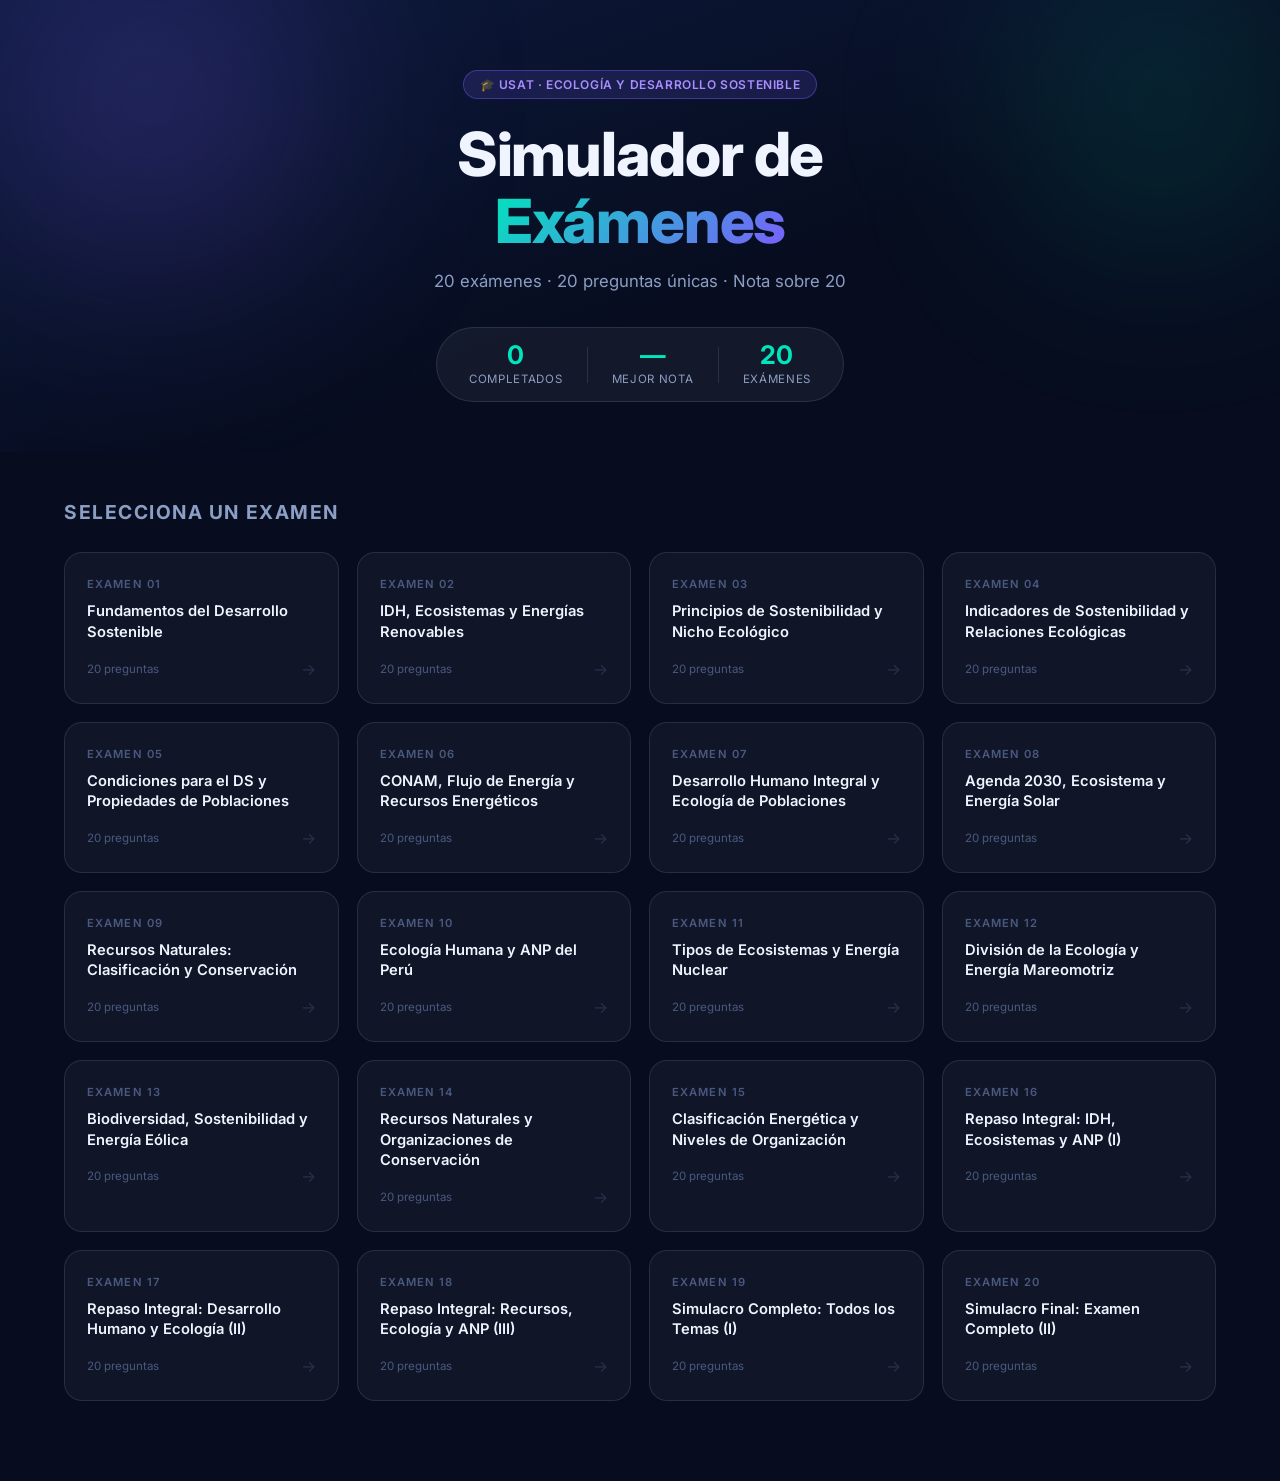
==== index.html @ 5eab6a36 "primera vercion" ====
<!DOCTYPE html>
<html lang="es">
<head>
  <meta charset="UTF-8">
  <meta name="viewport" content="width=device-width, initial-scale=1.0">
  <title>Simulador de Exámenes v2 – Ecología y Desarrollo Sostenible</title>
  <meta name="description" content="Simulador de exámenes de Ecología y Desarrollo Sostenible USAT. Practica con 20 exámenes de 20 preguntas cada uno.">
  <link rel="preconnect" href="https://fonts.googleapis.com">
  <link rel="preconnect" href="https://fonts.gstatic.com" crossorigin>
  <link href="https://fonts.googleapis.com/css2?family=Inter:wght@300;400;500;600;700;800&display=swap" rel="stylesheet">
  <link rel="stylesheet" href="styles.css">
</head>
<body>

  <!-- ════════ HOME SCREEN ════════ -->
  <div id="screen-home" class="screen active">
    <header class="hero">
      <div class="hero-bg-glow glow-1"></div>
      <div class="hero-bg-glow glow-2"></div>
      <div class="hero-inner">
        <div class="badge">🎓 USAT · Ecología y Desarrollo Sostenible</div>
        <h1>Simulador de<br><span class="gradient-text">Exámenes</span></h1>
        <p class="hero-subtitle">20 exámenes · 20 preguntas únicas · Nota sobre 20</p>
        <div class="stats-bar">
          <div class="stat-item"><span class="stat-num" id="stat-completed">0</span><span class="stat-label">Completados</span></div>
          <div class="stat-divider"></div>
          <div class="stat-item"><span class="stat-num" id="stat-best">—</span><span class="stat-label">Mejor nota</span></div>
          <div class="stat-divider"></div>
          <div class="stat-item"><span class="stat-num">20</span><span class="stat-label">Exámenes</span></div>
        </div>
      </div>
    </header>

    <main class="exams-grid-container">
      <h2 class="section-title">Selecciona un Examen</h2>
      <div class="exams-grid" id="exams-grid">
        <!-- Cards injected by JS -->
      </div>
    </main>
  </div>

  <!-- ════════ EXAM SCREEN ════════ -->
  <div id="screen-exam" class="screen">
    <div class="exam-layout">
      <!-- Top bar -->
      <div class="exam-topbar glass">
        <button class="btn-icon" id="btn-exit-exam" title="Salir del examen">
          <svg width="20" height="20" viewBox="0 0 24 24" fill="none" stroke="currentColor" stroke-width="2.5"><path d="M19 12H5M12 19l-7-7 7-7"/></svg>
        </button>
        <div class="exam-title-area">
          <span class="exam-tag" id="exam-tag">Examen 01</span>
        </div>
        <div class="timer-wrap" id="timer-wrap">
          <svg width="16" height="16" viewBox="0 0 24 24" fill="none" stroke="currentColor" stroke-width="2"><circle cx="12" cy="12" r="10"/><path d="M12 6v6l4 2"/></svg>
          <span id="timer-display">35:00</span>
        </div>
      </div>

      <!-- Progress bar -->
      <div class="progress-outer">
        <div class="progress-inner" id="progress-bar"></div>
      </div>

      <!-- Question area -->
      <div class="question-area">
        <div class="question-meta">
          <span class="q-counter" id="q-counter">Pregunta 1 de 20</span>
          <span class="q-pts">1 punto</span>
        </div>
        <div class="question-card glass">
          <p class="question-text" id="question-text">Cargando pregunta...</p>
          <div class="written-answer-area" id="answer-container">
            <p class="input-label">Escribe tu respuesta:</p>
            <input type="text" id="user-input" class="glass-input" placeholder="Escribe aquí..." autocomplete="off">
            <p class="input-hint">Presiona Enter para continuar</p>
          </div>
        </div>
        <div class="nav-row">
          <button class="btn-outline" id="btn-prev">← Anterior</button>
          <span class="dots-row" id="dots-row"></span>
          <button class="btn-primary" id="btn-next">Siguiente →</button>
        </div>
        <div class="submit-row">
          <button class="btn-submit" id="btn-submit">Terminar Examen</button>
        </div>
      </div>
    </div>
  </div>

  <!-- ════════ RESULTS SCREEN ════════ -->
  <div id="screen-results" class="screen">
    <div class="results-layout">
      <div class="results-hero glass">
        <div class="score-ring-wrap">
          <svg class="score-ring" viewBox="0 0 200 200" width="180" height="180">
            <circle class="ring-bg" cx="100" cy="100" r="82" fill="none" stroke-width="14"/>
            <circle class="ring-fill" id="ring-fill" cx="100" cy="100" r="82" fill="none" stroke-width="14"
              stroke-dasharray="515" stroke-dashoffset="515" stroke-linecap="round"/>
          </svg>
          <div class="score-center">
            <span class="score-num" id="result-score">0</span>
            <span class="score-denom">/ 20</span>
          </div>
        </div>
        <div class="result-info">
          <h2 class="result-title" id="result-title">¡Buen trabajo!</h2>
          <p class="result-exam-name" id="result-exam-name">Examen 01</p>
          <div class="result-chips">
            <span class="chip chip-green" id="result-correct">✓ 0 Correctas</span>
            <span class="chip chip-red" id="result-wrong">✗ 0 Incorrectas</span>
          </div>
        </div>
      </div>

      <div class="results-actions">
        <button class="btn-primary" id="btn-review">📋 Revisar Respuestas</button>
        <button class="btn-outline" id="btn-retry">🔁 Repetir Examen</button>
        <button class="btn-outline" id="btn-home">🏠 Ir al Inicio</button>
      </div>

      <div class="review-section" id="review-section" style="display:none">
        <h3 class="section-title">Revisión Detallada</h3>
        <div class="review-list" id="review-list"></div>
      </div>
    </div>
  </div>

  <!-- Confirm exit modal -->
  <div id="modal-exit" class="modal-overlay" style="display:none">
    <div class="modal-box glass">
      <h3>¿Salir del examen?</h3>
      <p>Perderás tu progreso actual en este examen.</p>
      <div class="modal-actions">
        <button class="btn-outline" id="modal-cancel">Continuar</button>
        <button class="btn-danger" id="modal-confirm">Salir</button>
      </div>
    </div>
  </div>

  <script src="js/data.js"></script>
  <script src="js/app.js"></script>
</body>
</html>
---- styles.css ----
/* ═══════════════════════════════════════════════════
   EXAM SIMULATOR · ECOLOGÍA Y DESARROLLO SOSTENIBLE
   Premium Dark Glassmorphism Design
   ═══════════════════════════════════════════════════ */

/* ── Reset & Base ── */
*, *::before, *::after { box-sizing: border-box; margin: 0; padding: 0; }

:root {
  --bg-deep: #070d1f;
  --bg-mid: #0d1633;
  --bg-card: rgba(255,255,255,0.04);
  --bg-card-hover: rgba(255,255,255,0.08);
  --glass-border: rgba(255,255,255,0.1);
  --accent: #00e5bc;
  --accent-2: #7c5cfc;
  --accent-3: #ff6b6b;
  --accent-gold: #ffd166;
  --text-primary: #f0f4ff;
  --text-secondary: #8b9ec3;
  --text-muted: #4a5980;
  --success: #00e5bc;
  --danger: #ff5a5a;
  --warning: #ffd166;
  --radius: 18px;
  --radius-sm: 10px;
  --shadow: 0 8px 40px rgba(0,0,0,0.5);
  --transition: 0.25s cubic-bezier(0.4,0,0.2,1);
}

html { scroll-behavior: smooth; }
body {
  font-family: 'Inter', sans-serif;
  background: var(--bg-deep);
  color: var(--text-primary);
  min-height: 100vh;
  overflow-x: hidden;
}

/* ── Screens ── */
.screen { display: none; min-height: 100vh; }
.screen.active { display: block; }

/* ── Glass Mixin ── */
.glass {
  background: var(--bg-card);
  backdrop-filter: blur(20px);
  -webkit-backdrop-filter: blur(20px);
  border: 1px solid var(--glass-border);
  border-radius: var(--radius);
}

/* ═══════════════════════════
   HOME SCREEN
   ═══════════════════════════ */
.hero {
  position: relative;
  overflow: hidden;
  padding: 70px 24px 50px;
  text-align: center;
  background: linear-gradient(160deg, #0d1a3e 0%, #070d1f 60%);
}
.hero-bg-glow {
  position: absolute;
  border-radius: 50%;
  filter: blur(90px);
  pointer-events: none;
}
.glow-1 {
  width: 500px; height: 500px;
  top: -150px; left: -100px;
  background: radial-gradient(circle, rgba(124,92,252,0.3) 0%, transparent 70%);
}
.glow-2 {
  width: 400px; height: 400px;
  top: -100px; right: -80px;
  background: radial-gradient(circle, rgba(0,229,188,0.2) 0%, transparent 70%);
}
.hero-inner { position: relative; z-index: 1; max-width: 750px; margin: 0 auto; }

.badge {
  display: inline-block;
  background: rgba(124,92,252,0.15);
  border: 1px solid rgba(124,92,252,0.4);
  color: #a98eff;
  font-size: 0.75rem;
  font-weight: 600;
  letter-spacing: 0.05em;
  text-transform: uppercase;
  padding: 6px 16px;
  border-radius: 50px;
  margin-bottom: 22px;
}

h1 {
  font-size: clamp(2.4rem, 6vw, 3.8rem);
  font-weight: 800;
  line-height: 1.1;
  margin-bottom: 16px;
  letter-spacing: -0.02em;
}
.gradient-text {
  background: linear-gradient(135deg, var(--accent) 0%, var(--accent-2) 100%);
  -webkit-background-clip: text;
  -webkit-text-fill-color: transparent;
  background-clip: text;
}

.hero-subtitle {
  font-size: 1.05rem;
  color: var(--text-secondary);
  font-weight: 400;
  margin-bottom: 36px;
}

/* Stats bar */
.stats-bar {
  display: inline-flex;
  align-items: center;
  gap: 24px;
  background: rgba(255,255,255,0.05);
  border: 1px solid var(--glass-border);
  border-radius: 50px;
  padding: 14px 32px;
}
.stat-item { text-align: center; }
.stat-num { display: block; font-size: 1.6rem; font-weight: 700; color: var(--accent); line-height: 1; }
.stat-label { font-size: 0.72rem; color: var(--text-secondary); text-transform: uppercase; letter-spacing: 0.06em; margin-top: 3px; }
.stat-divider { width: 1px; height: 36px; background: var(--glass-border); }

/* Grid section */
.exams-grid-container {
  max-width: 1200px;
  margin: 0 auto;
  padding: 48px 24px 80px;
}
.section-title {
  font-size: 1.2rem;
  font-weight: 700;
  color: var(--text-secondary);
  text-transform: uppercase;
  letter-spacing: 0.08em;
  margin-bottom: 28px;
}

.exams-grid {
  display: grid;
  grid-template-columns: repeat(auto-fill, minmax(220px, 1fr));
  gap: 18px;
}

/* Exam Card */
.exam-card {
  position: relative;
  padding: 24px 22px;
  border-radius: var(--radius);
  cursor: pointer;
  transition: var(--transition);
  background: var(--bg-card);
  border: 1px solid var(--glass-border);
  overflow: hidden;
}
.exam-card::before {
  content: '';
  position: absolute;
  inset: 0;
  background: linear-gradient(135deg, rgba(124,92,252,0.08), rgba(0,229,188,0.05));
  opacity: 0;
  transition: var(--transition);
}
.exam-card:hover { transform: translateY(-4px); border-color: rgba(124,92,252,0.4); box-shadow: 0 12px 40px rgba(0,0,0,0.4); }
.exam-card:hover::before { opacity: 1; }
.exam-card.completed { border-color: rgba(0,229,188,0.35); }
.exam-card.completed::after {
  content: '✓';
  position: absolute;
  top: 14px; right: 14px;
  width: 24px; height: 24px;
  background: var(--accent);
  color: #000;
  border-radius: 50%;
  font-size: 0.7rem;
  font-weight: 800;
  display: flex; align-items: center; justify-content: center;
}
.card-num {
  font-size: 0.7rem;
  color: var(--text-muted);
  font-weight: 600;
  letter-spacing: 0.1em;
  text-transform: uppercase;
  margin-bottom: 10px;
}
.card-title {
  font-size: 0.92rem;
  font-weight: 600;
  color: var(--text-primary);
  line-height: 1.4;
  margin-bottom: 16px;
}
.card-meta {
  display: flex;
  align-items: center;
  justify-content: space-between;
  font-size: 0.72rem;
  color: var(--text-muted);
}
.card-score {
  font-size: 0.8rem;
  font-weight: 700;
  color: var(--accent);
}
.card-arrow { font-size: 1rem; opacity: 0.4; transition: var(--transition); }
.exam-card:hover .card-arrow { opacity: 1; transform: translateX(3px); }

/* ═══════════════════════════
   EXAM SCREEN
   ═══════════════════════════ */
.exam-layout {
  max-width: 800px;
  margin: 0 auto;
  padding: 0 20px 60px;
  min-height: 100vh;
  display: flex;
  flex-direction: column;
}

.exam-topbar {
  display: flex;
  align-items: center;
  justify-content: space-between;
  padding: 14px 20px;
  margin: 20px 0 10px;
  border-radius: 50px;
}
.btn-icon {
  background: rgba(255,255,255,0.07);
  border: 1px solid var(--glass-border);
  color: var(--text-primary);
  border-radius: 50%;
  width: 38px; height: 38px;
  display: flex; align-items: center; justify-content: center;
  cursor: pointer;
  transition: var(--transition);
}
.btn-icon:hover { background: rgba(255,255,255,0.14); }

.exam-title-area { display: flex; align-items: center; gap: 10px; }
.exam-tag {
  background: rgba(124,92,252,0.2);
  border: 1px solid rgba(124,92,252,0.35);
  color: #b39dff;
  font-size: 0.78rem;
  font-weight: 600;
  padding: 5px 14px;
  border-radius: 50px;
}

.timer-wrap {
  display: flex;
  align-items: center;
  gap: 7px;
  font-size: 0.95rem;
  font-weight: 700;
  color: var(--text-primary);
  font-variant-numeric: tabular-nums;
  padding: 6px 14px;
  background: rgba(255,255,255,0.07);
  border-radius: 50px;
}
.timer-wrap.urgent { color: var(--danger); animation: pulse 1s infinite; }
@keyframes pulse {
  0%,100% { opacity: 1; }
  50% { opacity: 0.5; }
}

/* Progress bar */
.progress-outer {
  height: 4px;
  background: rgba(255,255,255,0.08);
  border-radius: 100px;
  margin: 16px 0 30px;
  overflow: hidden;
}
.progress-inner {
  height: 100%;
  background: linear-gradient(90deg, var(--accent-2), var(--accent));
  border-radius: 100px;
  transition: width 0.5s cubic-bezier(0.4,0,0.2,1);
}

/* Question area */
.question-area { flex: 1; }
.question-meta {
  display: flex;
  justify-content: space-between;
  align-items: center;
  margin-bottom: 14px;
}
.q-counter { font-size: 0.85rem; font-weight: 600; color: var(--text-secondary); }
.q-pts {
  font-size: 0.75rem;
  color: var(--accent);
  font-weight: 600;
  background: rgba(0,229,188,0.1);
  border: 1px solid rgba(0,229,188,0.2);
  padding: 3px 10px;
  border-radius: 50px;
}

.question-card {
  padding: 28px;
  margin-bottom: 24px;
}
.question-text {
  font-size: 1.08rem;
  font-weight: 600;
  line-height: 1.6;
  color: var(--text-primary);
  margin-bottom: 28px;
}

.written-answer-area { display: flex; flex-direction: column; gap: 12px; }
.input-label { font-size: 0.8rem; font-weight: 600; color: var(--text-secondary); text-transform: uppercase; letter-spacing: 0.05em; }
.glass-input {
  background: rgba(255,255,255,0.05);
  border: 1.5px solid var(--glass-border);
  border-radius: var(--radius-sm);
  padding: 16px 20px;
  color: var(--text-primary);
  font-family: 'Inter', sans-serif;
  font-size: 1.1rem;
  width: 100%;
  outline: none;
  transition: var(--transition);
}
.glass-input:focus {
  background: rgba(124,92,252,0.1);
  border-color: var(--accent-2);
  box-shadow: 0 0 20px rgba(124,92,252,0.2);
}
.input-hint { font-size: 0.72rem; color: var(--text-muted); font-style: italic; }

.option-letter { /* Keep this for results/review markers */
  min-width: 30px; height: 30px;
  border-radius: 50%;
  background: rgba(255,255,255,0.07);
  border: 1px solid rgba(255,255,255,0.12);
  font-weight: 700;
  font-size: 0.75rem;
  display: flex; align-items: center; justify-content: center;
  flex-shrink: 0;
}

/* Nav row */
.nav-row {
  display: flex;
  align-items: center;
  justify-content: space-between;
  margin-bottom: 16px;
}
.dots-row { display: flex; gap: 5px; flex-wrap: wrap; justify-content: center; flex: 1; padding: 0 12px; }
.dot {
  width: 8px; height: 8px;
  border-radius: 50%;
  background: rgba(255,255,255,0.15);
  cursor: pointer;
  transition: var(--transition);
}
.dot.answered { background: var(--accent); }
.dot.current { background: var(--accent-2); transform: scale(1.3); }

.submit-row { text-align: center; }

/* Buttons */
.btn-primary, .btn-outline, .btn-submit, .btn-danger {
  padding: 12px 24px;
  border-radius: 50px;
  font-family: 'Inter', sans-serif;
  font-size: 0.9rem;
  font-weight: 600;
  cursor: pointer;
  transition: var(--transition);
  border: none;
}
.btn-primary {
  background: linear-gradient(135deg, var(--accent-2), var(--accent));
  color: #fff;
  box-shadow: 0 4px 20px rgba(124,92,252,0.35);
}
.btn-primary:hover { transform: translateY(-2px); box-shadow: 0 8px 28px rgba(124,92,252,0.5); }
.btn-outline {
  background: transparent;
  border: 1.5px solid var(--glass-border);
  color: var(--text-primary);
}
.btn-outline:hover { border-color: rgba(255,255,255,0.3); background: rgba(255,255,255,0.05); }
.btn-submit {
  background: linear-gradient(135deg, #ff6b6b, #ff8e53);
  color: #fff;
  padding: 14px 40px;
  font-size: 1rem;
  box-shadow: 0 4px 20px rgba(255,107,107,0.35);
}
.btn-submit:hover { transform: translateY(-2px); box-shadow: 0 8px 28px rgba(255,107,107,0.5); }
.btn-danger {
  background: var(--danger);
  color: #fff;
  padding: 11px 22px;
}
.btn-danger:hover { background: #ff3333; }

/* ═══════════════════════════
   RESULTS SCREEN
   ═══════════════════════════ */
.results-layout {
  max-width: 720px;
  margin: 0 auto;
  padding: 40px 20px 80px;
}

.results-hero {
  display: flex;
  align-items: center;
  gap: 36px;
  padding: 36px;
  margin-bottom: 24px;
}
.score-ring-wrap { position: relative; flex-shrink: 0; }
.score-center {
  position: absolute;
  inset: 0;
  display: flex;
  flex-direction: column;
  align-items: center;
  justify-content: center;
}
.score-num { font-size: 2.8rem; font-weight: 800; color: var(--text-primary); line-height: 1; }
.score-denom { font-size: 0.9rem; color: var(--text-secondary); font-weight: 500; }

.ring-bg { stroke: rgba(255,255,255,0.08); }
.ring-fill { stroke: var(--accent); transform: rotate(-90deg); transform-origin: center; transition: stroke-dashoffset 1.2s cubic-bezier(0.4,0,0.2,1); }
.ring-fill.low { stroke: var(--danger); }
.ring-fill.mid { stroke: var(--warning); }

.result-info { flex: 1; }
.result-title { font-size: 1.7rem; font-weight: 800; margin-bottom: 6px; }
.result-exam-name { font-size: 0.88rem; color: var(--text-secondary); margin-bottom: 18px; }
.result-chips { display: flex; gap: 10px; flex-wrap: wrap; }
.chip {
  padding: 6px 16px;
  border-radius: 50px;
  font-size: 0.8rem;
  font-weight: 700;
}
.chip-green { background: rgba(0,229,188,0.12); border: 1px solid rgba(0,229,188,0.3); color: var(--accent); }
.chip-red { background: rgba(255,90,90,0.12); border: 1px solid rgba(255,90,90,0.3); color: var(--danger); }

.results-actions {
  display: flex;
  gap: 12px;
  flex-wrap: wrap;
  margin-bottom: 36px;
}
.results-actions > * { flex: 1; min-width: 140px; text-align: center; }

/* Review list */
.review-list { display: flex; flex-direction: column; gap: 16px; }
.review-item {
  border-radius: var(--radius-sm);
  padding: 16px 20px;
  border: 1.5px solid;
}
.review-item.rv-correct { background: rgba(0,229,188,0.06); border-color: rgba(0,229,188,0.25); }
.review-item.rv-wrong { background: rgba(255,90,90,0.06); border-color: rgba(255,90,90,0.25); }
.rv-header { display: flex; align-items: flex-start; gap: 10px; margin-bottom: 8px; }
.rv-num { font-size: 0.7rem; font-weight: 700; color: var(--text-muted); min-width: 22px; padding-top: 2px; }
.rv-q { font-size: 0.88rem; font-weight: 600; color: var(--text-primary); line-height: 1.45; }
.rv-answers { padding-left: 32px; display: flex; flex-direction: column; gap: 5px; }
.rv-ans {
  font-size: 0.82rem;
  display: flex;
  align-items: center;
  gap: 8px;
}
.rv-ans .lbl { font-weight: 600; color: var(--text-muted); min-width: 95px; }
.rv-ans .val-correct { color: var(--accent); font-weight: 600; }
.rv-ans .val-wrong { color: var(--danger); text-decoration: line-through; opacity: 0.7; }

/* ═══════════════════════════
   MODAL
   ═══════════════════════════ */
.modal-overlay {
  position: fixed;
  inset: 0;
  background: rgba(0,0,0,0.7);
  backdrop-filter: blur(8px);
  z-index: 999;
  display: flex;
  align-items: center;
  justify-content: center;
  padding: 20px;
}
.modal-box {
  padding: 32px;
  max-width: 380px;
  width: 100%;
  text-align: center;
}
.modal-box h3 { font-size: 1.2rem; font-weight: 700; margin-bottom: 10px; }
.modal-box p { font-size: 0.9rem; color: var(--text-secondary); margin-bottom: 24px; }
.modal-actions { display: flex; gap: 12px; justify-content: center; }
.modal-actions > * { flex: 1; }

/* ── Scrollbar ── */
::-webkit-scrollbar { width: 6px; }
::-webkit-scrollbar-track { background: var(--bg-deep); }
::-webkit-scrollbar-thumb { background: rgba(255,255,255,0.1); border-radius: 3px; }
::-webkit-scrollbar-thumb:hover { background: rgba(255,255,255,0.2); }

/* ── Responsive ── */
@media (max-width: 600px) {
  .exams-grid { grid-template-columns: 1fr 1fr; }
  .results-hero { flex-direction: column; text-align: center; }
  .stats-bar { gap: 14px; padding: 12px 20px; }
  h1 { font-size: 2rem; }
}
@media (max-width: 400px) {
  .exams-grid { grid-template-columns: 1fr; }
}

/* ── Entrance animations ── */
@keyframes fadeUp {
  from { opacity: 0; transform: translateY(20px); }
  to { opacity: 1; transform: translateY(0); }
}
.exam-card { animation: fadeUp 0.5s ease both; }
.exam-card:nth-child(1)  { animation-delay: 0.03s; }
.exam-card:nth-child(2)  { animation-delay: 0.06s; }
.exam-card:nth-child(3)  { animation-delay: 0.09s; }
.exam-card:nth-child(4)  { animation-delay: 0.12s; }
.exam-card:nth-child(5)  { animation-delay: 0.15s; }
.exam-card:nth-child(6)  { animation-delay: 0.18s; }
.exam-card:nth-child(7)  { animation-delay: 0.21s; }
.exam-card:nth-child(8)  { animation-delay: 0.24s; }
.exam-card:nth-child(9)  { animation-delay: 0.27s; }
.exam-card:nth-child(10) { animation-delay: 0.30s; }
.exam-card:nth-child(11) { animation-delay: 0.33s; }
.exam-card:nth-child(12) { animation-delay: 0.36s; }
.exam-card:nth-child(13) { animation-delay: 0.39s; }
.exam-card:nth-child(14) { animation-delay: 0.42s; }
.exam-card:nth-child(15) { animation-delay: 0.45s; }
.exam-card:nth-child(16) { animation-delay: 0.48s; }
.exam-card:nth-child(17) { animation-delay: 0.51s; }
.exam-card:nth-child(18) { animation-delay: 0.54s; }
.exam-card:nth-child(19) { animation-delay: 0.57s; }
.exam-card:nth-child(20) { animation-delay: 0.60s; }
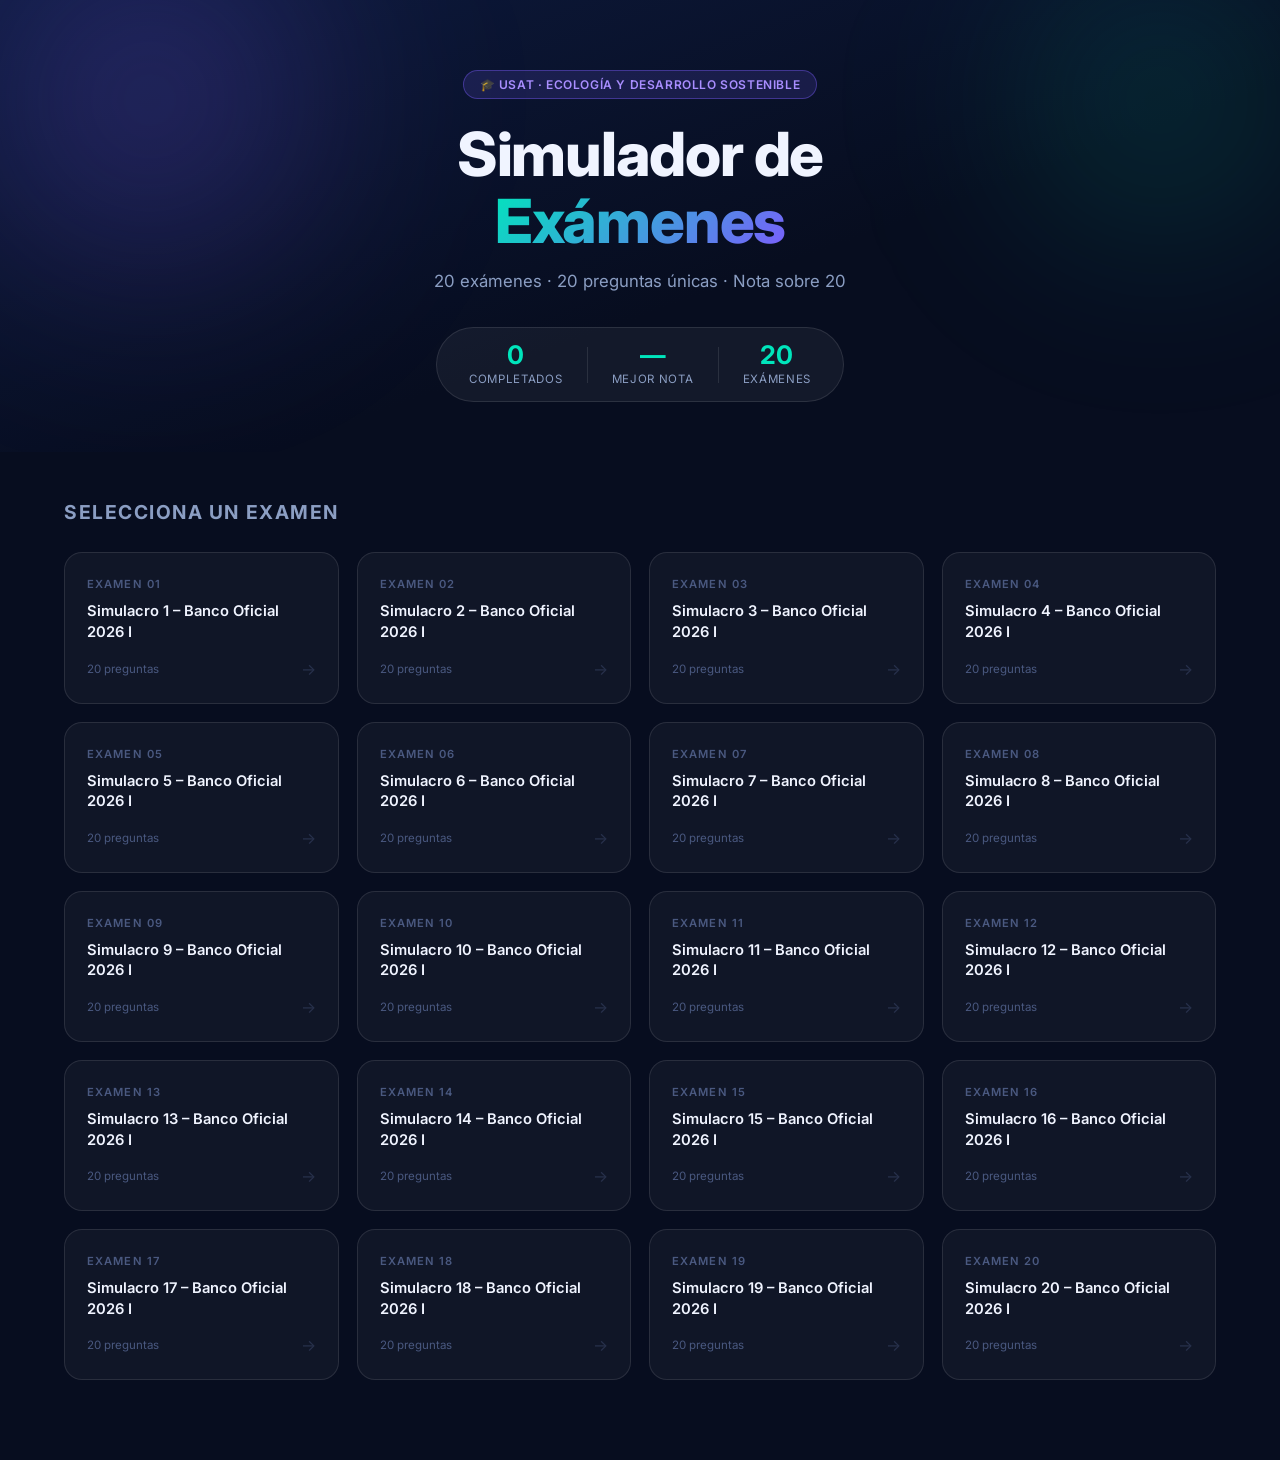
==== commit 368b7ab4: "nuevo" ====
--- a/index.html
+++ b/index.html
@@ -137,6 +137,27 @@
     </div>
   </div>
 
+  <!-- Modal de Estudio (Fundamentos) -->
+  <div id="modal-study" class="modal-overlay" style="display:none">
+    <div class="modal-box study-card glass">
+      <div class="study-header">
+        <div class="study-icon">📖</div>
+        <div class="study-info">
+          <h3 id="study-title">Fundamento Teórico</h3>
+          <span id="study-source">Sesión 01</span>
+        </div>
+        <button id="study-close" class="close-btn">&times;</button>
+      </div>
+      <div class="study-body">
+        <p id="study-content">Cargando fundamento...</p>
+      </div>
+      <div class="study-footer">
+        <button id="study-btn-ok" class="btn-primary" style="width:100%">Entendido</button>
+      </div>
+    </div>
+  </div>
+
+  <script src="js/study_data.js"></script>
   <script src="js/data.js"></script>
   <script src="js/app.js"></script>
 </body>
--- a/styles.css
+++ b/styles.css
@@ -555,3 +555,83 @@
 .exam-card:nth-child(18) { animation-delay: 0.54s; }
 .exam-card:nth-child(19) { animation-delay: 0.57s; }
 .exam-card:nth-child(20) { animation-delay: 0.60s; }
+
+/* ════════ STUDY MODAL & LEARN BTN ════════ */
+.study-card {
+  max-width: 500px !important;
+  padding: 0 !important;
+  overflow: hidden;
+}
+.study-header {
+  padding: 1.5rem;
+  background: rgba(255, 255, 255, 0.05);
+  display: flex;
+  align-items: center;
+  gap: 1rem;
+  border-bottom: 1px solid rgba(255, 255, 255, 0.1);
+  position: relative;
+}
+.study-icon {
+  font-size: 1.5rem;
+  width: 40px;
+  height: 40px;
+  background: var(--primary-glow);
+  display: flex;
+  align-items: center;
+  justify-content: center;
+  border-radius: 10px;
+}
+.study-info h3 {
+  margin: 0;
+  font-size: 1.1rem;
+  font-weight: 700;
+}
+#study-source {
+  font-size: 0.8rem;
+  opacity: 0.6;
+}
+.study-body {
+  padding: 1.5rem;
+  max-height: 300px;
+  overflow-y: auto;
+  line-height: 1.6;
+  font-size: 0.95rem;
+  white-space: pre-wrap;
+}
+.study-footer {
+  padding: 1.5rem;
+}
+.close-btn {
+  position: absolute;
+  top: 1rem;
+  right: 1rem;
+  background: none;
+  border: none;
+  color: white;
+  font-size: 1.5rem;
+  cursor: pointer;
+  opacity: 0.5;
+}
+.close-btn:hover { opacity: 1; }
+
+.btn-learn {
+  margin-top: 10px;
+  padding: 8px 16px;
+  background: rgba(255, 255, 255, 0.1);
+  border: 1px solid rgba(255, 255, 255, 0.2);
+  color: white;
+  border-radius: 10px;
+  font-size: 0.8rem;
+  font-weight: 600;
+  cursor: pointer;
+  display: inline-flex;
+  align-items: center;
+  gap: 8px;
+  transition: 0.2s;
+}
+.btn-learn:hover {
+  background: var(--primary-glow);
+  border-color: transparent;
+  transform: translateY(-2px);
+}
+
